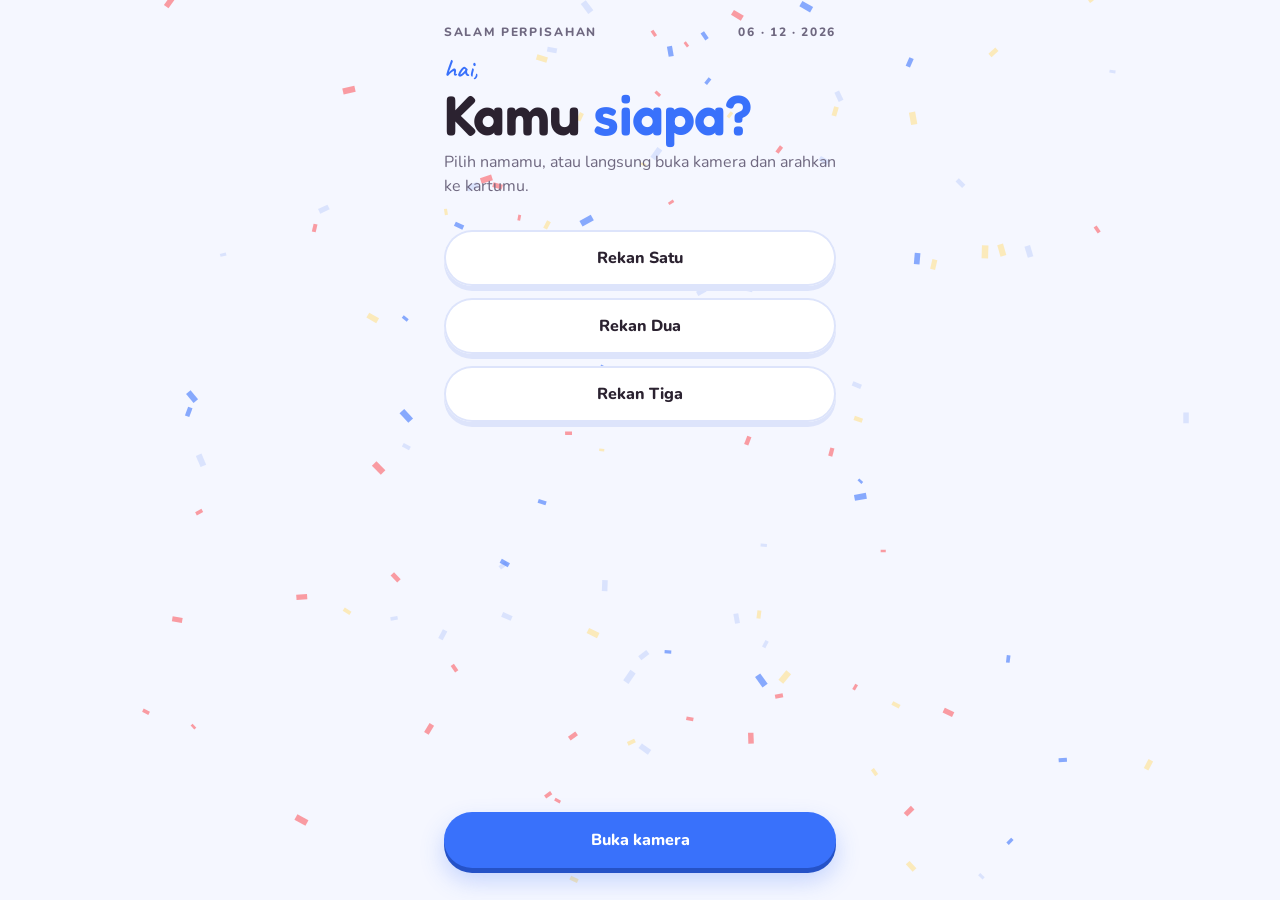
==== index.html @ 62a20bb0 "Farewell WebAR card: landing, AR camera, target compiler, printable cards Co-Authored-By: Claude Opu" ====
<!doctype html>
<html lang="id">
<head>
  <meta charset="utf-8" />
  <meta name="viewport" content="width=device-width, initial-scale=1" />
  <title>Salam Perpisahan</title>
  <link rel="preconnect" href="https://fonts.googleapis.com" />
  <link rel="preconnect" href="https://fonts.gstatic.com" crossorigin />
  <link href="https://fonts.googleapis.com/css2?family=Caveat:wght@500;600&family=Fredoka:wght@500;600;700&family=Nunito:wght@400;600;700;800&display=swap" rel="stylesheet" />
  <link rel="stylesheet" href="style.css" />
  <style>
    main { max-width: 440px; margin: 0 auto; padding: 24px 24px 32px; min-height: 100svh; display: flex; flex-direction: column; position: relative; z-index: 1; }
    .top { display: flex; justify-content: space-between; font-size: 12px; font-weight: 800; letter-spacing: .14em; text-transform: uppercase; color: var(--color-muted); }
    .collage { position: relative; height: 330px; margin: 8px -8px 0; }
    .collage > * { position: absolute; }
    .collage .av { width: 62%; left: 17%; top: 40px; z-index: 2; }
    .collage .pol { width: 34%; }
    .collage .pol.l { left: 3%; top: 156px; transform: rotate(-6deg); z-index: 3; }
    .collage .pol.r { right: 3%; top: 22px; transform: rotate(5deg); z-index: 3; }
    @keyframes drift { 0%,100% { translate: 0 0; } 50% { translate: 0 -6px; } }
    .collage .av, .collage .pol { animation: drift 5s ease-in-out infinite; }
    .collage .pol.l { animation-delay: -2s; } .collage .pol.r { animation-delay: -3.5s; }
    .hi { font: 600 26px/1 var(--font-hand); color: var(--color-accent); margin-top: 16px; }
    h1 { font: 600 clamp(44px, 14vw, 56px)/1 var(--font-display); letter-spacing: -.01em; margin-top: 4px; }
    h1 em { font-style: normal; color: var(--color-accent); }
    .sub { color: var(--color-muted); line-height: 1.5; margin-top: 8px; }
    .steps { list-style: none; padding: 0; margin: 32px 0 0; display: grid; gap: 12px; }
    .steps li { display: flex; align-items: center; gap: 12px; line-height: 1.4; font-weight: 600; }
    .steps b { flex: none; width: 30px; height: 30px; border-radius: 50%; display: grid; place-items: center; font: 600 16px/1 var(--font-display); color: var(--color-accent); background: var(--color-blob-soft); }
    .actions { margin-top: auto; padding-top: 32px; display: grid; gap: 16px; }
    #letter { display: none; margin-top: 32px; }
    #letter.open { display: block; animation: rise .5s ease-out; }
    .picker { display: grid; gap: 12px; margin-top: 32px; }
    #confetti { position: fixed; inset: 0; pointer-events: none; z-index: 0; }
    @keyframes rise { from { opacity: 0; transform: translateY(16px); } to { opacity: 1; transform: none; } }
    @media (prefers-reduced-motion: reduce) { .collage .pol { animation: none; } }
  </style>
</head>
<body>
  <canvas id="confetti"></canvas>
  <main id="app"></main>

  <script src="data.js"></script>
  <script src="confetti.js"></script>
  <script>
    const data = window.FAREWELL;
    const app = document.getElementById("app");
    const id = new URLSearchParams(location.search).get("c");
    const person = data.colleagues.find((c) => c.id === id);
    const esc = (s) => String(s).replace(/[&<>"']/g, (ch) => ({ "&": "&amp;", "<": "&lt;", ">": "&gt;", '"': "&quot;", "'": "&#39;" }[ch]));
    const today = new Date().toLocaleDateString("id-ID", { day: "2-digit", month: "2-digit", year: "numeric" }).replace(/\//g, " · ");

    const STAR = `<svg viewBox="0 0 24 24" aria-hidden="true"><path d="M12 0c.9 6.4 5.6 11.1 12 12-6.4.9-11.1 5.6-12 12-.9-6.4-5.6-11.1-12-12C6.4 11.1 11.1 6.4 12 0z"/></svg>`;
    const SPARKLE = (pos, tone = "") => STAR.replace("<svg ", `<svg class="spk ${tone}" style="${pos}" `);

    // Split "Rina Putri" -> "Rina <em>Putri</em>" for the serif/accent look.
    const nameHtml = (n) => {
      const parts = String(n).trim().split(/\s+/);
      if (parts.length < 2) return esc(n);
      const last = parts.pop();
      return `${esc(parts.join(" "))} <em>${esc(last)}</em>`;
    };

    if (!person) {
      app.innerHTML = `
        <div class="top"><span>Salam perpisahan</span><span>${today}</span></div>
        <p class="hi">hai,</p>
        <h1>Kamu <em>siapa?</em></h1>
        <p class="sub">Pilih namamu, atau langsung buka kamera dan arahkan ke kartumu.</p>
        <div class="picker">
          ${data.colleagues.map((c) => `<a class="btn ghost" href="?c=${encodeURIComponent(c.id)}">${esc(c.name)}</a>`).join("")}
        </div>
        <div class="actions"><a class="btn" href="ar.html">Buka kamera</a></div>`;
    } else {
      const photos = person.photos || [];
      const main = person.target;
      app.innerHTML = `
        <div class="top"><span>Salam perpisahan</span><span>${today}</span></div>
        <div class="collage" aria-hidden="true">
          <div class="av"><img src="assets/me.png" alt=""></div>
          <figure class="pol l"><img src="${esc(main)}" alt=""><figcaption>kita</figcaption></figure>
          ${photos[0] ? `<figure class="pol r"><img src="${esc(photos[0])}" alt=""><figcaption>kenangan</figcaption></figure>` : ""}
          ${SPARKLE("left:10%;top:48px;width:38px;height:38px")}
          ${SPARKLE("left:40%;top:12px;width:24px;height:24px", "soft")}
          ${SPARKLE("right:12%;top:214px;width:14px;height:14px")}
        </div>
        <p class="hi">hai,</p>
        <h1>${nameHtml(person.name)}</h1>
        <p class="sub">${esc(person.intro || "Sedikit kenang-kenangan sebelum aku pamit.")}</p>
        <ol class="steps">
          <li><b>1</b>Ketuk Buka kamera, lalu izinkan akses</li>
          <li><b>2</b>Arahkan kamera ke foto di kartumu</li>
        </ol>
        <div class="actions">
          <a class="btn" href="ar.html?c=${encodeURIComponent(person.id)}">Buka kamera</a>
          <button class="btn ghost" id="read">Baca tanpa kamera</button>
        </div>
        <article class="letter" id="letter">
          <div class="letter-top"><span>surat kecil</span>${STAR}</div>
          <div class="letter-body">
            <p class="letter-greet">Untuk ${esc(person.name.split(" ")[0])},</p>
            <p class="letter-msg">${esc(person.message)}</p>
            <p class="letter-sign">— ${esc(data.from)}</p>
          </div>
        </article>`;

      const letter = document.getElementById("letter");
      document.getElementById("read").addEventListener("click", () => {
        letter.classList.add("open");
        letter.scrollIntoView({ behavior: "smooth", block: "start" });
        Confetti.burst();
      });
      if (location.hash === "#surat") letter.classList.add("open");
    }

    Confetti.burst();
  </script>
</body>
</html>
---- style.css ----
/* Tokens mirror the Doop canvas "farewell" (chibi sticker: periwinkle + sparkle blue). */
:root {
  --color-ground: #f5f7ff;
  --color-paper: #ffffff;
  --color-ink: #2b2230;
  --color-muted: #6f6880;
  --color-line: #dde4fb;
  --color-tape: #ffe08a;
  --color-accent: #3971fb;
  --color-accent-deep: #2552c7;
  --color-pop: #fc595f;
  --color-blob: #c7d5fc;
  --color-blob-soft: #e6ecfe;
  --radius-sm: 10px;
  --radius-md: 24px;
  --font-display: "Fredoka", "Nunito", system-ui, sans-serif;
  --font-body: "Nunito", system-ui, sans-serif;
  --font-hand: "Caveat", cursive;
}

* { margin: 0; box-sizing: border-box; }

html, body {
  background: var(--color-ground);
  color: var(--color-ink);
  font-family: var(--font-body);
  -webkit-font-smoothing: antialiased;
}

.btn {
  display: flex;
  align-items: center;
  justify-content: center;
  width: 100%;
  min-height: 56px;
  padding: 0 24px;
  border: 0;
  border-radius: 999px;
  font: 800 16px/1 var(--font-body);
  text-decoration: none;
  cursor: pointer;
  background: var(--color-accent);
  color: var(--color-paper);
  box-shadow: 0 5px 0 var(--color-accent-deep), 0 12px 24px rgba(57, 113, 251, .28);
  transition: transform .15s ease;
}
.btn:hover { transform: translateY(-1px); }
.btn:active { transform: translateY(3px); }
.btn.ghost {
  background: var(--color-paper);
  color: var(--color-ink);
  box-shadow: inset 0 0 0 2px var(--color-line), 0 5px 0 var(--color-line);
}

/* Polaroid */
.pol {
  position: relative;
  margin: 0;
  background: var(--color-paper);
  padding: 8px 8px 0;
  border-radius: var(--radius-sm);
  box-shadow: 0 0 0 2px var(--color-line), 0 12px 26px rgba(57, 113, 251, .18);
}
.pol img { display: block; width: 100%; aspect-ratio: 1; object-fit: cover; border-radius: 6px; background: var(--color-blob-soft); }
.pol figcaption {
  font: 600 20px/1 var(--font-hand);
  color: var(--color-ink);
  text-align: center;
  padding: 9px 4px 12px;
  white-space: nowrap; overflow: hidden; text-overflow: ellipsis;
}
.pol::before {
  content: "";
  position: absolute; top: -11px; left: 50%;
  width: 58px; height: 20px; border-radius: 3px;
  background: var(--color-tape); opacity: .92;
  transform: translateX(-50%) rotate(-3deg);
}

/* Avatar sticker */
.av { position: relative; aspect-ratio: 1; }
.av::before {
  content: ""; position: absolute; left: 8%; right: 2%; top: 22%; bottom: 16%;
  background: var(--color-blob);
  border-radius: 46% 54% 42% 58% / 55% 45% 55% 45%;
}
.av img { position: relative; display: block; width: 100%; height: 100%; object-fit: contain; }

/* Sparkle */
.spk { position: absolute; fill: var(--color-accent); }
.spk.soft { fill: var(--color-blob); }
@keyframes twinkle { 0%, 100% { scale: 1; opacity: 1; } 50% { scale: .7; opacity: .6; } }
.spk { animation: twinkle 2.6s ease-in-out infinite; }

/* Letter */
.letter { background: var(--color-paper); color: var(--color-ink); border-radius: var(--radius-md); overflow: hidden; box-shadow: 0 0 0 2px var(--color-line), 0 18px 40px rgba(57, 113, 251, .2); }
.letter-top { display: flex; justify-content: space-between; align-items: center; padding: 10px 24px; background: var(--color-blob-soft); font: 800 12px/1 var(--font-body); letter-spacing: .12em; text-transform: uppercase; color: var(--color-accent); }
.letter-top svg { width: 16px; height: 16px; fill: var(--color-accent); }
.letter-body { padding: 16px 24px; }
.letter-greet { font: 600 32px/1.05 var(--font-display); margin-bottom: 8px; }
.letter-msg { font: 500 22px/1.3 var(--font-hand); margin-bottom: 12px; white-space: pre-line; }
.letter-sign { font: 600 26px/1 var(--font-hand); color: var(--color-accent); text-align: right; }

@media (prefers-reduced-motion: reduce) { .spk { animation: none; } }
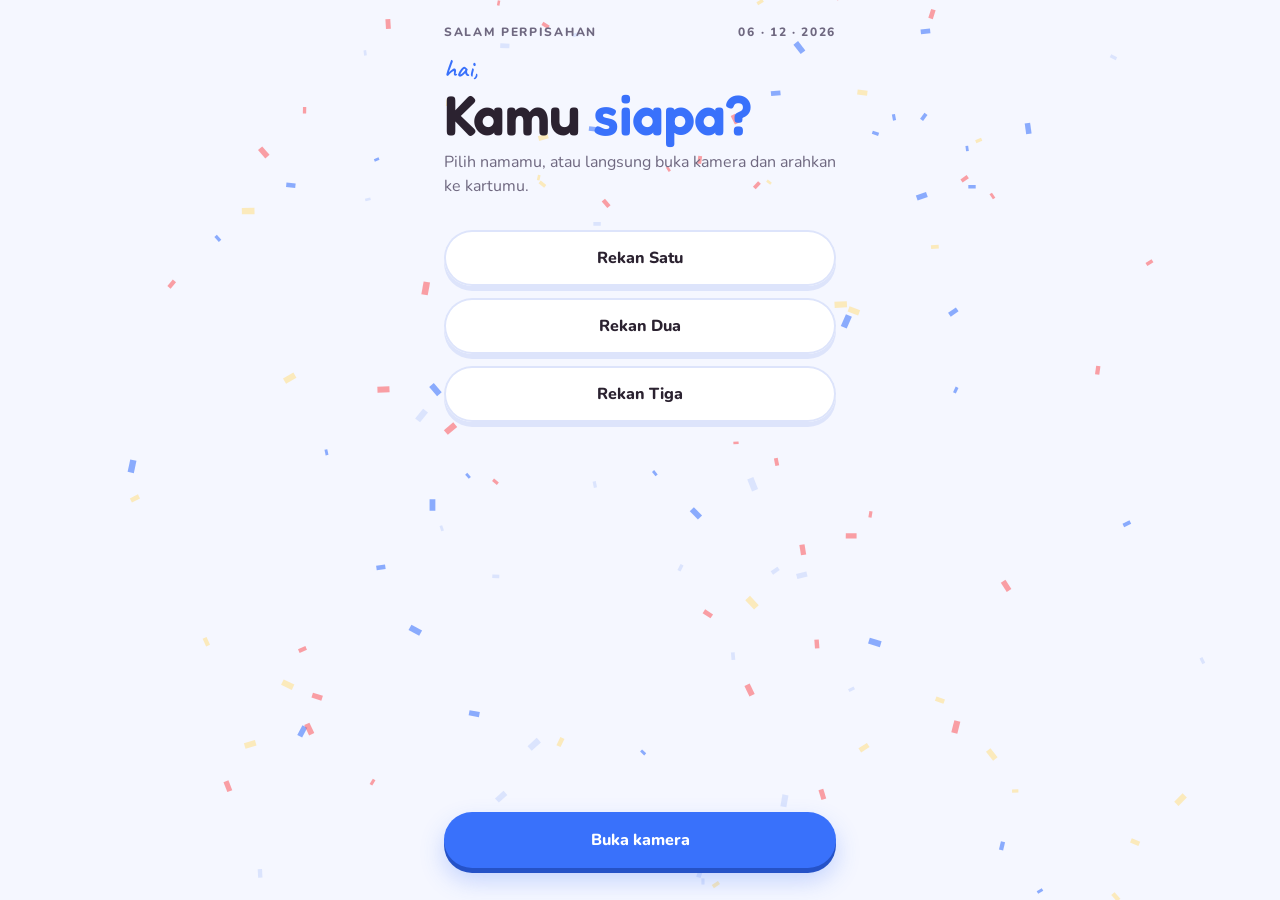
==== commit e9bc7cb7: "Restore farewell homepage and link to QR AR scanner" ====
--- a/index.html
+++ b/index.html
@@ -70,7 +70,7 @@
         <div class="picker">
           ${data.colleagues.map((c) => `<a class="btn ghost" href="?c=${encodeURIComponent(c.id)}">${esc(c.name)}</a>`).join("")}
         </div>
-        <div class="actions"><a class="btn" href="ar.html">Buka kamera</a></div>`;
+        <div class="actions"><a class="btn" href="qr.html">Buka kamera</a></div>`;
     } else {
       const photos = person.photos || [];
       const main = person.target;
@@ -89,10 +89,10 @@
         <p class="sub">${esc(person.intro || "Sedikit kenang-kenangan sebelum aku pamit.")}</p>
         <ol class="steps">
           <li><b>1</b>Ketuk Buka kamera, lalu izinkan akses</li>
-          <li><b>2</b>Arahkan kamera ke foto di kartumu</li>
+          <li><b>2</b>Arahkan kamera ke kode QR di kartumu</li>
         </ol>
         <div class="actions">
-          <a class="btn" href="ar.html?c=${encodeURIComponent(person.id)}">Buka kamera</a>
+          <a class="btn" href="qr.html?c=${encodeURIComponent(person.id)}">Buka kamera</a>
           <button class="btn ghost" id="read">Baca tanpa kamera</button>
         </div>
         <article class="letter" id="letter">
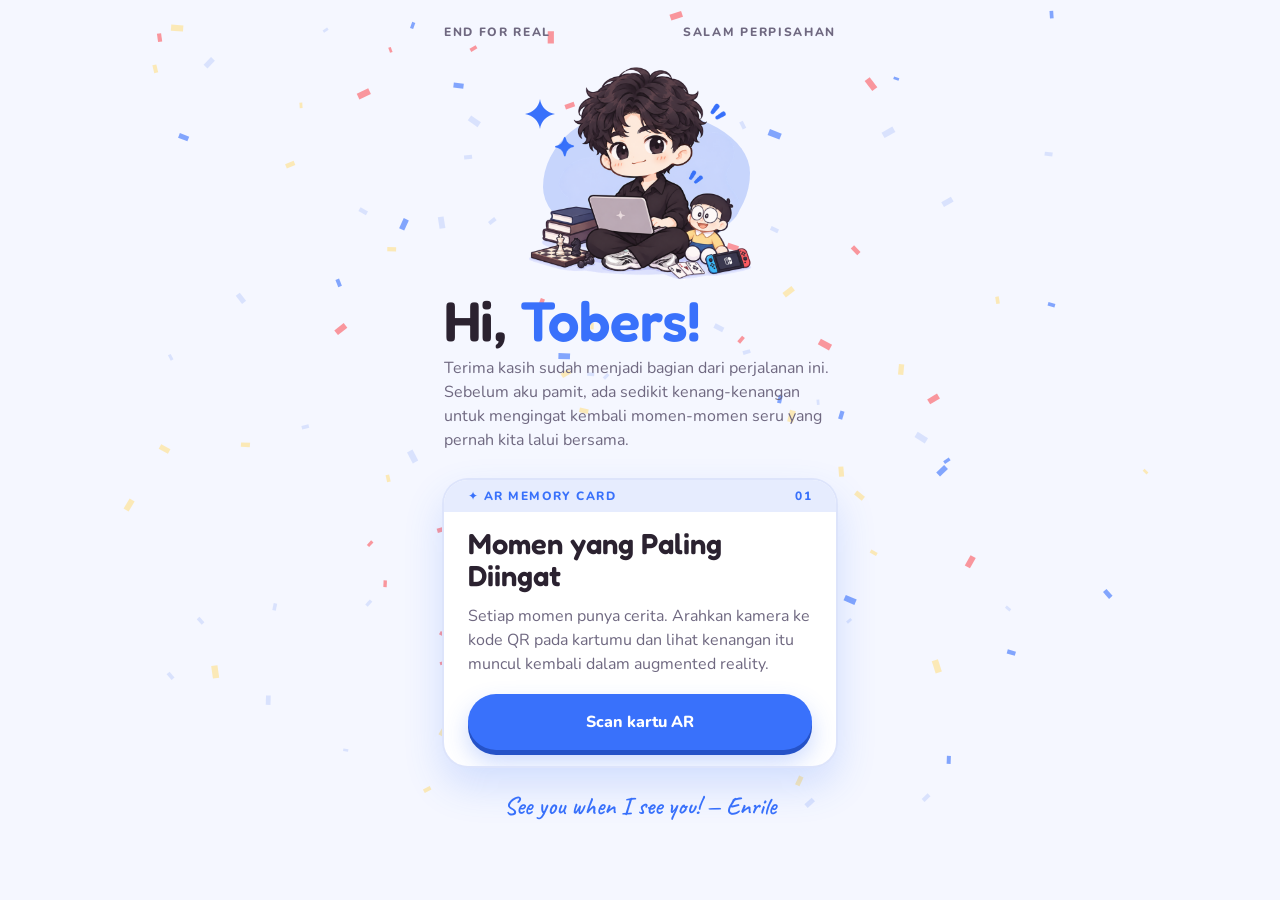
==== commit 30a50b55: "Simplify homepage to shared Tobers greeting and AR memory card" ====
--- a/index.html
+++ b/index.html
@@ -34,86 +34,6 @@
     #confetti { position: fixed; inset: 0; pointer-events: none; z-index: 0; }
     @keyframes rise { from { opacity: 0; transform: translateY(16px); } to { opacity: 1; transform: none; } }
     @media (prefers-reduced-motion: reduce) { .collage .pol { animation: none; } }
-  </style>
+  .memory{margin-top:28px;position:relative}.memory .letter-body{display:grid;gap:12px}.memory h2{font:600 29px/1.1 var(--font-display)}.memory p{color:var(--color-muted);line-height:1.5}.memory .btn{margin-top:6px}.hero{position:relative;width:230px;max-width:75%;margin:18px auto 0}.hero .av{animation:drift 5s ease-in-out infinite}.sign{margin-top:24px;text-align:center;color:var(--color-accent);font:600 25px var(--font-hand)}@media(prefers-reduced-motion:reduce){.hero .av{animation:none}}</style>
 </head>
-<body>
-  <canvas id="confetti"></canvas>
-  <main id="app"></main>
-
-  <script src="data.js"></script>
-  <script src="confetti.js"></script>
-  <script>
-    const data = window.FAREWELL;
-    const app = document.getElementById("app");
-    const id = new URLSearchParams(location.search).get("c");
-    const person = data.colleagues.find((c) => c.id === id);
-    const esc = (s) => String(s).replace(/[&<>"']/g, (ch) => ({ "&": "&amp;", "<": "&lt;", ">": "&gt;", '"': "&quot;", "'": "&#39;" }[ch]));
-    const today = new Date().toLocaleDateString("id-ID", { day: "2-digit", month: "2-digit", year: "numeric" }).replace(/\//g, " · ");
-
-    const STAR = `<svg viewBox="0 0 24 24" aria-hidden="true"><path d="M12 0c.9 6.4 5.6 11.1 12 12-6.4.9-11.1 5.6-12 12-.9-6.4-5.6-11.1-12-12C6.4 11.1 11.1 6.4 12 0z"/></svg>`;
-    const SPARKLE = (pos, tone = "") => STAR.replace("<svg ", `<svg class="spk ${tone}" style="${pos}" `);
-
-    // Split "Rina Putri" -> "Rina <em>Putri</em>" for the serif/accent look.
-    const nameHtml = (n) => {
-      const parts = String(n).trim().split(/\s+/);
-      if (parts.length < 2) return esc(n);
-      const last = parts.pop();
-      return `${esc(parts.join(" "))} <em>${esc(last)}</em>`;
-    };
-
-    if (!person) {
-      app.innerHTML = `
-        <div class="top"><span>Salam perpisahan</span><span>${today}</span></div>
-        <p class="hi">hai,</p>
-        <h1>Kamu <em>siapa?</em></h1>
-        <p class="sub">Pilih namamu, atau langsung buka kamera dan arahkan ke kartumu.</p>
-        <div class="picker">
-          ${data.colleagues.map((c) => `<a class="btn ghost" href="?c=${encodeURIComponent(c.id)}">${esc(c.name)}</a>`).join("")}
-        </div>
-        <div class="actions"><a class="btn" href="qr.html">Buka kamera</a></div>`;
-    } else {
-      const photos = person.photos || [];
-      const main = person.target;
-      app.innerHTML = `
-        <div class="top"><span>Salam perpisahan</span><span>${today}</span></div>
-        <div class="collage" aria-hidden="true">
-          <div class="av"><img src="assets/me.png" alt=""></div>
-          <figure class="pol l"><img src="${esc(main)}" alt=""><figcaption>kita</figcaption></figure>
-          ${photos[0] ? `<figure class="pol r"><img src="${esc(photos[0])}" alt=""><figcaption>kenangan</figcaption></figure>` : ""}
-          ${SPARKLE("left:10%;top:48px;width:38px;height:38px")}
-          ${SPARKLE("left:40%;top:12px;width:24px;height:24px", "soft")}
-          ${SPARKLE("right:12%;top:214px;width:14px;height:14px")}
-        </div>
-        <p class="hi">hai,</p>
-        <h1>${nameHtml(person.name)}</h1>
-        <p class="sub">${esc(person.intro || "Sedikit kenang-kenangan sebelum aku pamit.")}</p>
-        <ol class="steps">
-          <li><b>1</b>Ketuk Buka kamera, lalu izinkan akses</li>
-          <li><b>2</b>Arahkan kamera ke kode QR di kartumu</li>
-        </ol>
-        <div class="actions">
-          <a class="btn" href="qr.html?c=${encodeURIComponent(person.id)}">Buka kamera</a>
-          <button class="btn ghost" id="read">Baca tanpa kamera</button>
-        </div>
-        <article class="letter" id="letter">
-          <div class="letter-top"><span>surat kecil</span>${STAR}</div>
-          <div class="letter-body">
-            <p class="letter-greet">Untuk ${esc(person.name.split(" ")[0])},</p>
-            <p class="letter-msg">${esc(person.message)}</p>
-            <p class="letter-sign">— ${esc(data.from)}</p>
-          </div>
-        </article>`;
-
-      const letter = document.getElementById("letter");
-      document.getElementById("read").addEventListener("click", () => {
-        letter.classList.add("open");
-        letter.scrollIntoView({ behavior: "smooth", block: "start" });
-        Confetti.burst();
-      });
-      if (location.hash === "#surat") letter.classList.add("open");
-    }
-
-    Confetti.burst();
-  </script>
-</body>
-</html>
+<body><canvas id="confetti"></canvas><main><div class="top"><span>End for real</span><span>Salam perpisahan</span></div><div class="hero"><div class="av"><img src="assets/me.png" alt="Ilustrasi Enrile"></div><svg class="spk" style="left:0;top:18%;width:30px;height:30px" viewBox="0 0 24 24" aria-hidden="true"><path d="M12 0c.9 6.4 5.6 11.1 12 12-6.4.9-11.1 5.6-12 12-.9-6.4-5.6-11.1-12-12C6.4 11.1 11.1 6.4 12 0z"/></svg></div><h1>Hi, <em>Tobers!</em></h1><p class="sub">Terima kasih sudah menjadi bagian dari perjalanan ini. Sebelum aku pamit, ada sedikit kenang-kenangan untuk mengingat kembali momen-momen seru yang pernah kita lalui bersama.</p><article class="letter memory"><div class="letter-top"><span>✦ AR Memory Card</span><span>01</span></div><div class="letter-body"><h2>Momen yang Paling Diingat</h2><p>Setiap momen punya cerita. Arahkan kamera ke kode QR pada kartumu dan lihat kenangan itu muncul kembali dalam augmented reality.</p><a class="btn" href="qr.html">Scan kartu AR</a></div></article><p class="sign">See you when I see you! — Enrile</p></main><script src="confetti.js"></script><script>if(window.Confetti) Confetti.burst();</script></body></html>
